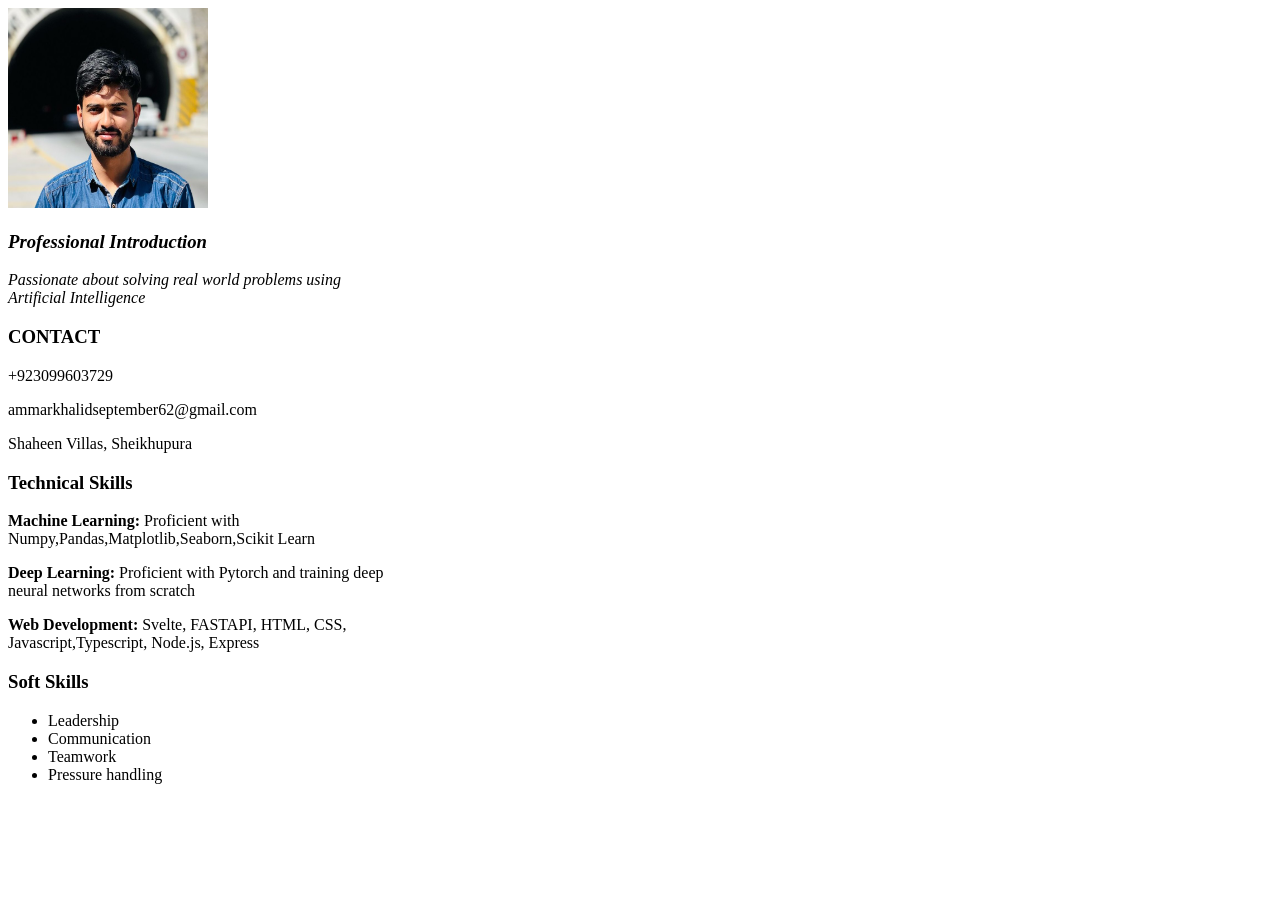
==== assignment-1/index.html @ ffb30346 "Made the Contact and Intro section" ====
<!DOCTYPE html>
<html lang="en">
<head>
    <meta charset="UTF-8">
    <meta name="viewport" content="width=device-width, initial-scale=1.0">
    <title>Ammar Khalid's Curriculum Vitae</title>
    <link rel="stylesheet" href="styles.css">
</head>
<body>
    <div class="cv">

    <aside class="contactandintro"> 
        <img src="./ammar.png" alt="Ammar Khalid" width="200" height="200"> 
        <h3><em>Professional Introduction</em></h3>
        <p><em>Passionate about solving real world problems using Artificial Intelligence </em></p>

    <h3>CONTACT</h3>
    <p> +923099603729</p>
    <p>ammarkhalidseptember62@gmail.com</p>
    <p>Shaheen Villas, Sheikhupura</p>
    
    <h3> Technical Skills</h3>
    <p><strong>Machine Learning:</strong> Proficient with Numpy,Pandas,Matplotlib,Seaborn,Scikit Learn</p>
    <p><b>Deep Learning:</b> Proficient with Pytorch and training deep neural networks from scratch</p>
    <p><strong>Web Development:</strong> Svelte, FASTAPI, HTML, CSS, Javascript,Typescript, Node.js, Express</p>

    <h3>Soft Skills</h3>
    <ul>
        <li>Leadership</li>
        <li>Communication</li>
        <li>Teamwork</li>
        <li>Pressure handling</li>
    </ul>





        </aside>
    </div>
</body>
</html>
---- assignment-1/styles.css ----
.cv {
    display: flex;
}

.contactandintro {
    width: 30%;
}

.main {
    width: 70%;
}
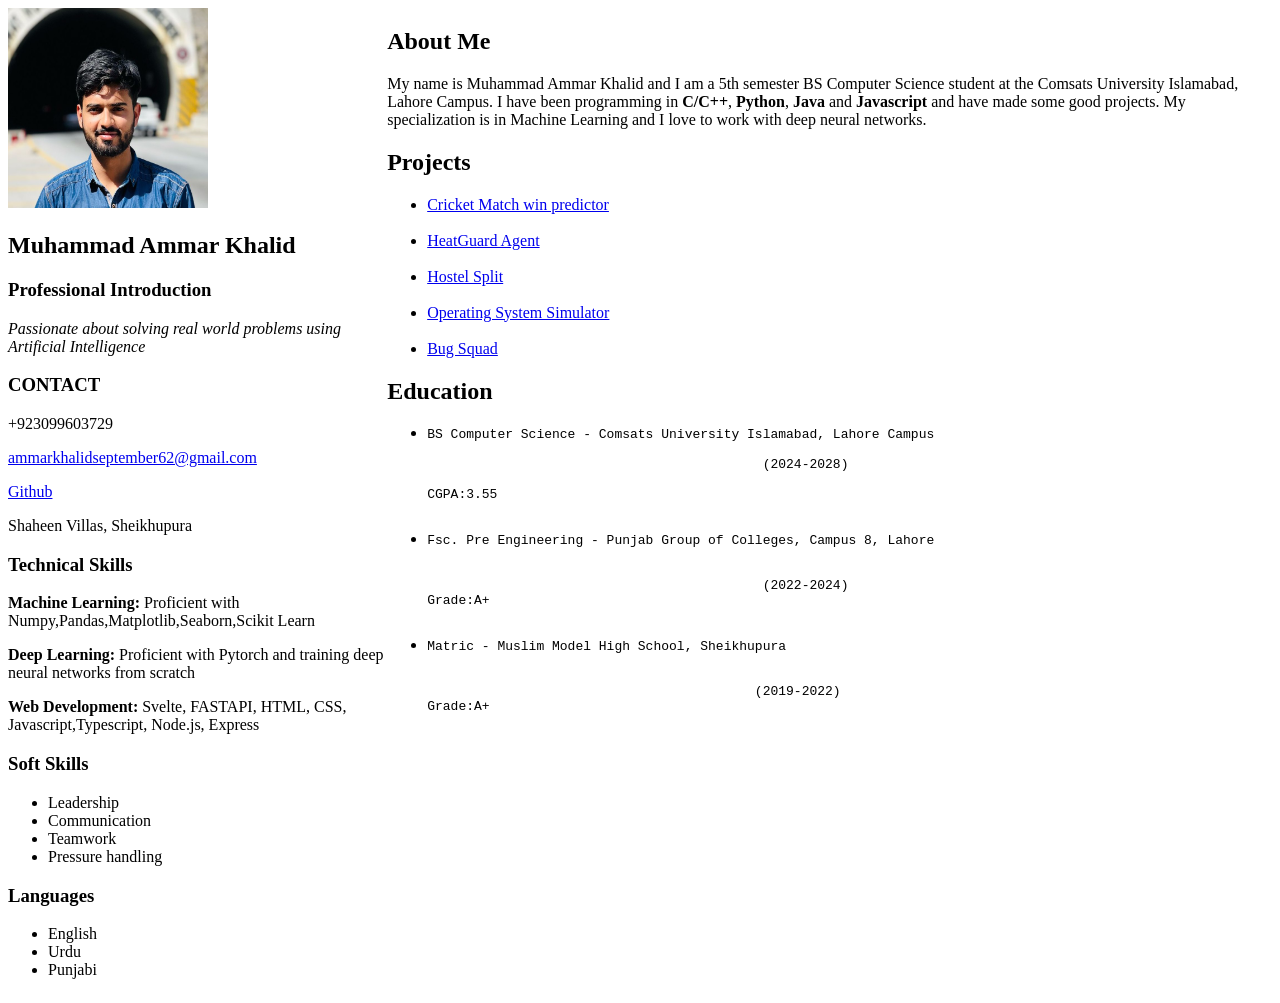
==== commit 5b7789f3: "HTML structure finalized (almost)" ====
--- a/assignment-1/index.html
+++ b/assignment-1/index.html
@@ -10,13 +10,15 @@
     <div class="cv">
 
     <aside class="contactandintro"> 
-        <img src="./ammar.png" alt="Ammar Khalid" width="200" height="200"> 
-        <h3><em>Professional Introduction</em></h3>
+        <img src="./ammar.png" alt="Ammar Khalid" width="200" height="200">
+        <h2>Muhammad Ammar Khalid</h2> 
+        <h3>Professional Introduction</h3>
         <p><em>Passionate about solving real world problems using Artificial Intelligence </em></p>
 
     <h3>CONTACT</h3>
     <p> +923099603729</p>
-    <p>ammarkhalidseptember62@gmail.com</p>
+    <p><a href="mailto:ammarkhalidseptember62@gmail.com" target="_blank"> ammarkhalidseptember62@gmail.com</a></p>
+    <p><a href="https://www.github.com/AMMARKHALID2004" target="_blank">Github</a></p>
     <p>Shaheen Villas, Sheikhupura</p>
     
     <h3> Technical Skills</h3>
@@ -30,13 +32,59 @@
         <li>Communication</li>
         <li>Teamwork</li>
         <li>Pressure handling</li>
+        </ul>
+    <h3>Languages</h3>
+    <ul>
+        <li>English</li>
+        <li>Urdu</li>
+        <li>Punjabi</li>
     </ul>
+    
+        </aside>
 
+    <aside class="main">
 
+        <h1>About Me</h1>
+        <p>My name is Muhammad Ammar Khalid and I am a 5th semester BS Computer Science student at the Comsats
+            University Islamabad, Lahore Campus. I have been programming in <b>C/C++</b>,<b> Python</b>, <b>Java</b> and <b>Javascript</b>
+            and have made some good projects. My specialization is in Machine Learning and I love to work with deep neural networks.
+        </p>
 
+        <h1>Projects</h1>
+        <ul>
+            <li><a href="https://github.com/AMMARKHALID2004/Cricket-Match-Win-Probability-Predictor" target="_blank">Cricket Match win predictor</a></li>
+            <br>
+            <li><a href="https://github.com/AMMARKHALID2004/HeatGuard-Agent" target="_blank">HeatGuard Agent</a></li>
+            <br>
+            <li><a href="https://github.com/AMMARKHALID2004/HostelSplit" target="_blank">Hostel Split</a></li>
+            <br>
+            <li><a href="https://github.com/FatehAli02/os-core-simulation " target="_blank">Operating System Simulator</a></li>
+            <br>
+            <li><a href="https://github.com/FatehAli02/bug-squad" target="_blank">Bug Squad</a></li>
+        </ul>
 
+        <h1>Education</h1>
 
-        </aside>
+        <ul>
+            <li><pre>BS Computer Science - Comsats University Islamabad, Lahore Campus <br>
+                                           (2024-2028) <br>
+CGPA:3.55
+            </pre></li>
+            <li>
+                <pre>Fsc. Pre Engineering - Punjab Group of Colleges, Campus 8, Lahore
+                    <br>
+                                           (2022-2024)
+Grade:A+
+                </pre>
+            </li>
+            <li><pre>Matric - Muslim Model High School, Sheikhupura
+                <br>
+                                          (2019-2022)
+Grade:A+
+            </pre></li>
+        </ul>
+
+    </aside>
     </div>
 </body>
 </html>
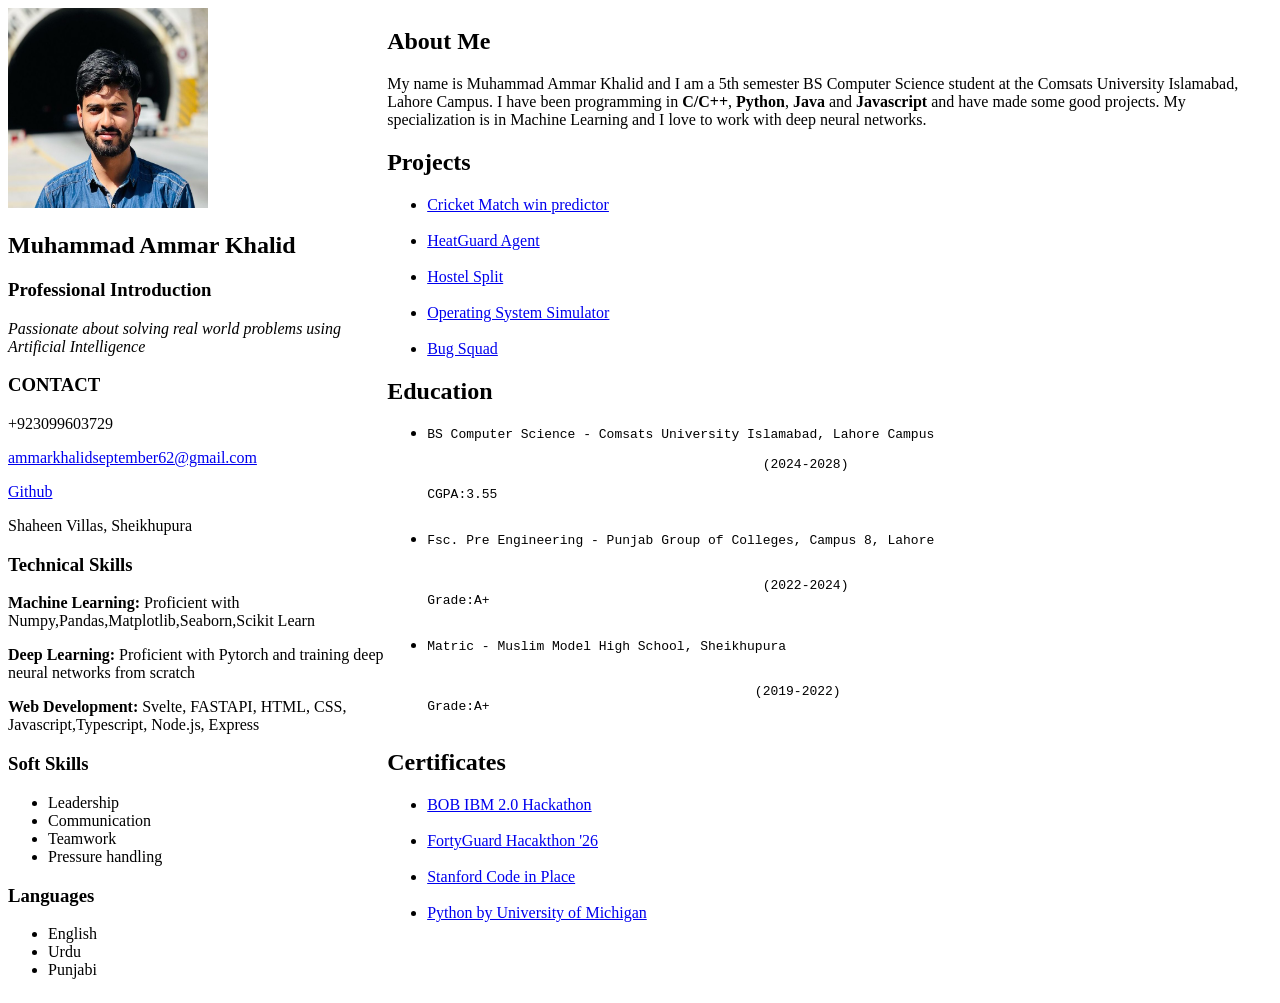
==== commit bbef9b44: "HTML structure completed" ====
--- a/assignment-1/index.html
+++ b/assignment-1/index.html
@@ -84,6 +84,18 @@
             </pre></li>
         </ul>
 
+        <h1>Certificates</h1>
+        <ul>
+            <li><a href="https://lablab.ai/u/@muhammad_ammar_khalid604/ai-hackathons/ibm-bob-2-hackathon/certificate?_gl=1*142hj1x*_up*MQ..*_ga*ODU2NjI4MzM1LjE3OTA2ODUxODE.*_ga_
+                0DKXC1L0Y7*czE3OTA2ODUxODEkbzEkZzAkdDE3OTA2ODUxODEkajYwJGwwJGgyMDQ0OTk2Mjcy" target="_blank">BOB IBM 2.0 Hackathon</a></li>
+                <br>
+            <li><a href="https://placid-fra.fra1.digitaloceanspaces.com/production/rest-images/qldi7dxycbhpk/rest-51e4b6e1bd0c2c3aa84135fefdbf35ab-xgjl2kco.jpg" target="_blank">FortyGuard Hacakthon '26</a></li>
+            <br>
+            <li><a href="https://digitalcredential.stanford.edu/check/361E6FFEA08EDDE6FDE25BF56EF0ECD1E3B008F065230DD14AACCC6047771456ZVpaMmNic0t3QUZHcmFLREI3anJRNmtqUzM3QmRTaVUyeXhmYmt6YjM1TVUwbnpj" target="_blank"> Stanford Code in Place</a></li>
+            <br>
+            <li><a href="https://coursera.org/share/971a3f9b453b2b28cdec89e21dfc8284" target="_blank">Python by University of Michigan</a></li>
+        </ul>
+
     </aside>
     </div>
 </body>
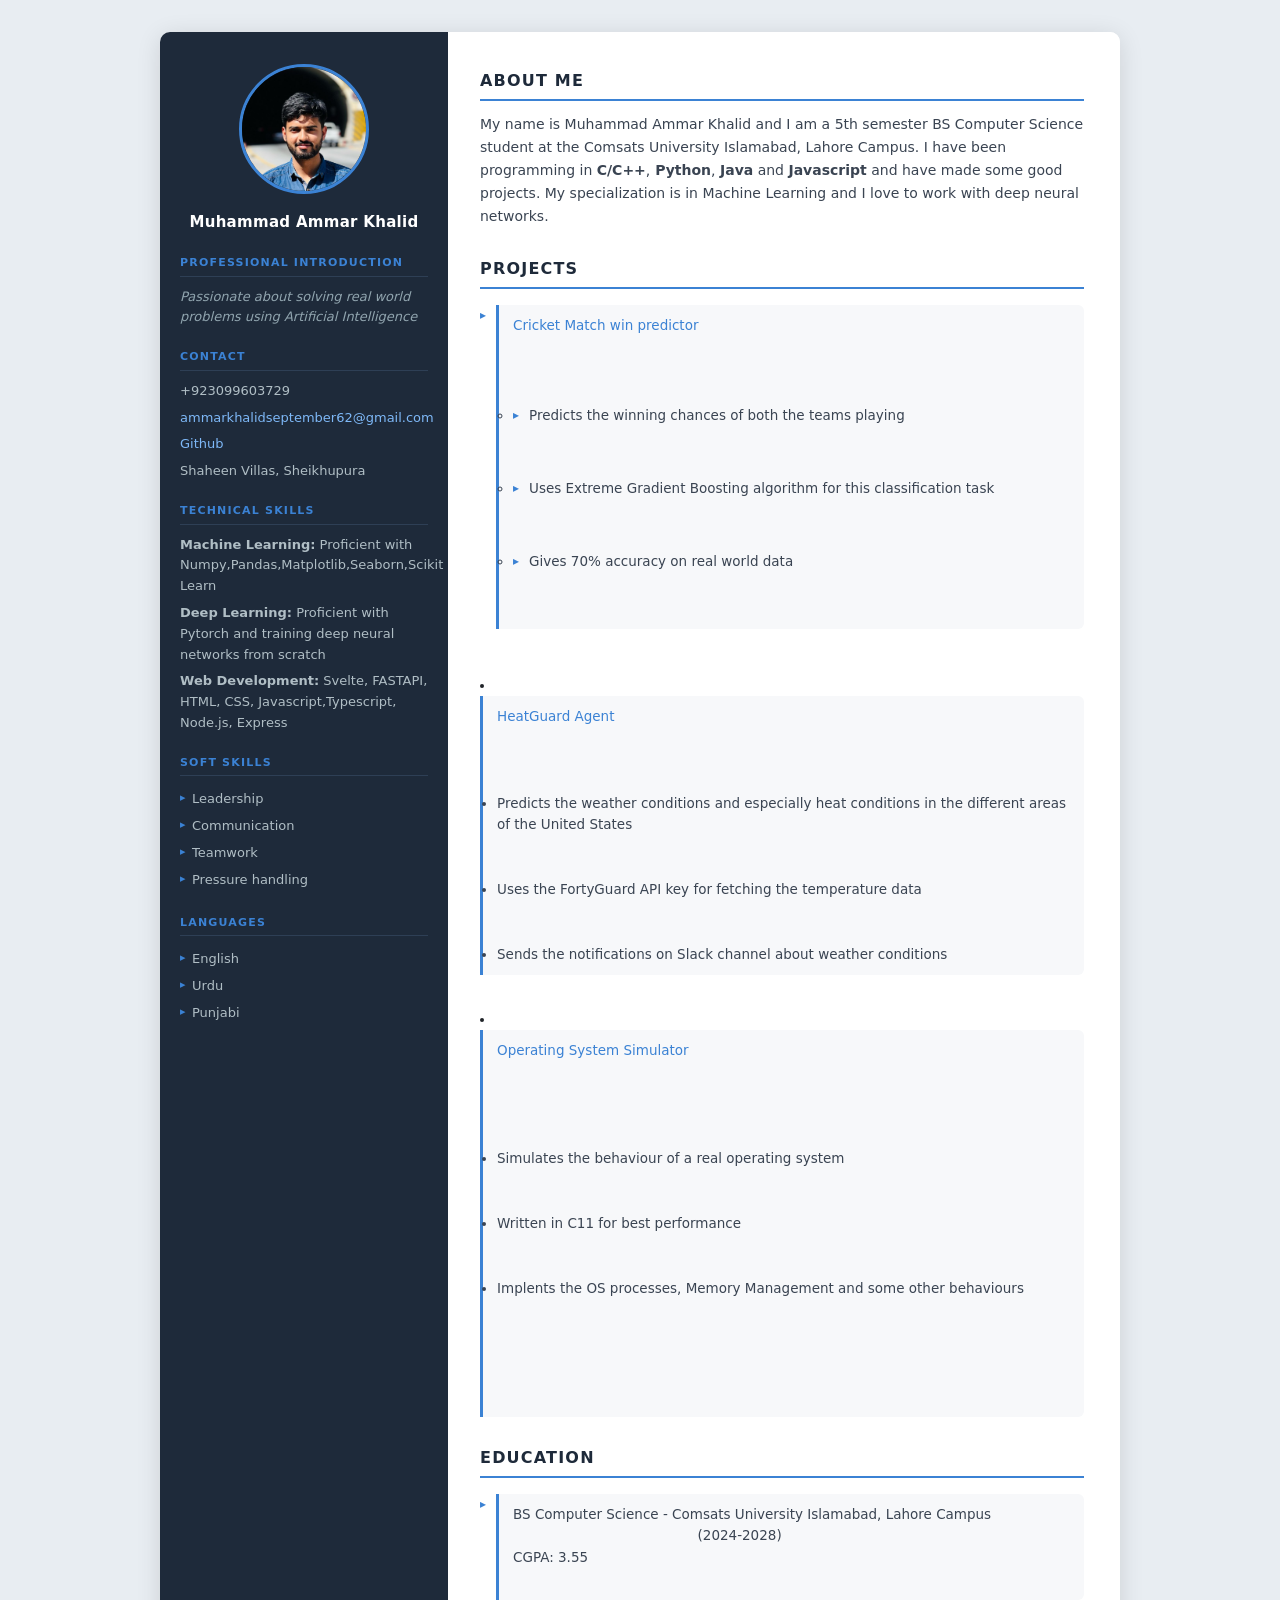
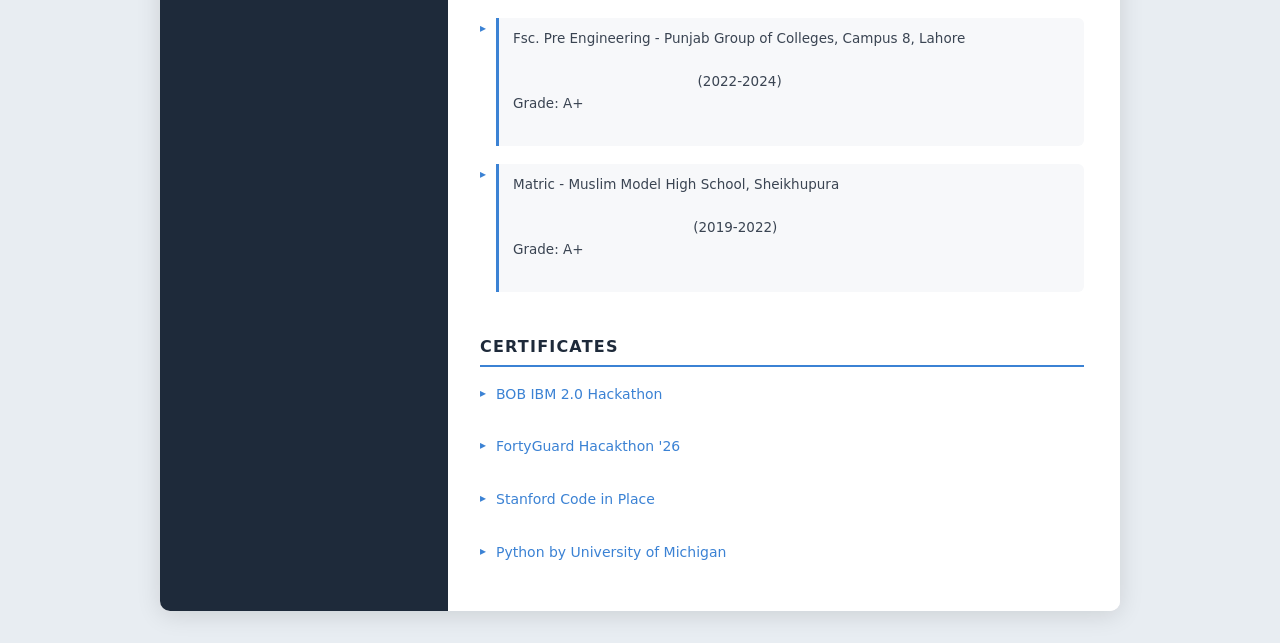
==== commit 6957a3c8: "Added CSS" ====
--- a/assignment-1/index.html
+++ b/assignment-1/index.html
@@ -52,15 +52,32 @@
 
         <h1>Projects</h1>
         <ul>
-            <li><a href="https://github.com/AMMARKHALID2004/Cricket-Match-Win-Probability-Predictor" target="_blank">Cricket Match win predictor</a></li>
+            <li><pre><a href="https://github.com/AMMARKHALID2004/Cricket-Match-Win-Probability-Predictor" target="_blank">Cricket Match win predictor</a>
+                <ul>
+                <li>Predicts the winning chances of both the teams playing </li>
+                <li>Uses Extreme Gradient Boosting algorithm for this classification task</li>
+                <li>Gives 70% accuracy on real world data</li>
+        </pre>
+            </ul>
+        
             <br>
-            <li><a href="https://github.com/AMMARKHALID2004/HeatGuard-Agent" target="_blank">HeatGuard Agent</a></li>
+            <li><pre><a href="https://github.com/AMMARKHALID2004/HeatGuard-Agent" target="_blank">HeatGuard Agent</a>
+                <ul>
+                <li>Predicts the weather conditions and especially heat conditions in the different areas of the United States</li>
+                <li>Uses the FortyGuard API key for fetching the temperature data</li>
+                <li>Sends the notifications on Slack channel about weather conditions</li></pre></ul>
+            
+                </li>
             <br>
-            <li><a href="https://github.com/AMMARKHALID2004/HostelSplit" target="_blank">Hostel Split</a></li>
-            <br>
-            <li><a href="https://github.com/FatehAli02/os-core-simulation " target="_blank">Operating System Simulator</a></li>
-            <br>
-            <li><a href="https://github.com/FatehAli02/bug-squad" target="_blank">Bug Squad</a></li>
+            <li><pre><a href="https://github.com/FatehAli02/os-core-simulation " target="_blank">Operating System Simulator</a>
+            <ul>
+
+                <li>Simulates the behaviour of a real operating system</li>
+                <li>Written in C11 for best performance</li>
+                <li>Implents the OS processes, Memory Management and some other behaviours</li>
+            </ul>
+            
+            </li>
         </ul>
 
         <h1>Education</h1>
@@ -68,19 +85,19 @@
         <ul>
             <li><pre>BS Computer Science - Comsats University Islamabad, Lahore Campus <br>
                                            (2024-2028) <br>
-CGPA:3.55
+CGPA: 3.55
             </pre></li>
             <li>
                 <pre>Fsc. Pre Engineering - Punjab Group of Colleges, Campus 8, Lahore
                     <br>
                                            (2022-2024)
-Grade:A+
+Grade: A+
                 </pre>
             </li>
             <li><pre>Matric - Muslim Model High School, Sheikhupura
                 <br>
                                           (2019-2022)
-Grade:A+
+Grade: A+
             </pre></li>
         </ul>
 
--- a/assignment-1/styles.css
+++ b/assignment-1/styles.css
@@ -1,11 +1,192 @@
+
+*, *::before, *::after {
+    box-sizing: border-box;
+    margin: 0;
+    padding: 0;
+}
+
+body {
+    font-family: 'Segoe UI', system-ui, sans-serif;
+    font-size: 14px;
+    line-height: 1.6;
+    background-color: #e8edf2;
+    color: #1f2328;
+    min-height: 100vh;
+    display: flex;
+    justify-content: center;
+    align-items: flex-start;
+    padding: 32px 16px;
+}
+
+
 .cv {
     display: flex;
+    width: 100%;
+    max-width: 960px;
+    background-color: #ffffff;
+    border-radius: 10px;
+    overflow: hidden;
+    box-shadow: 0 4px 24px rgba(0, 0, 0, 0.12);
 }
 
 .contactandintro {
     width: 30%;
+    background-color: #1e2a3a;
+    color: #d4dde8;
+    padding: 32px 20px;
+    flex-shrink: 0;
 }
 
+.contactandintro img {
+    display: block;
+    margin: 0 auto 16px;
+    width: 130px;
+    height: 130px;
+    object-fit: cover;
+    border-radius: 50%;
+    border: 3px solid #3b82d4;
+}
+
+.contactandintro h2 {
+    font-size: 15px;
+    font-weight: 700;
+    color: #ffffff;
+    text-align: center;
+    margin-bottom: 18px;
+    letter-spacing: 0.3px;
+}
+
+
+.contactandintro h3 {
+    font-size: 11px;
+    font-weight: 700;
+    text-transform: uppercase;
+    letter-spacing: 1.2px;
+    color: #3b82d4;
+    border-bottom: 1px solid #2e3f55;
+    padding-bottom: 4px;
+    margin: 20px 0 10px;
+}
+
+.contactandintro p {
+    font-size: 13px;
+    color: #b0bec5;
+    margin-bottom: 6px;
+}
+
+.contactandintro p em {
+    font-style: italic;
+    color: #90a4ae;
+}
+
+.contactandintro a {
+    color: #7eb8f7;
+    text-decoration: none;
+}
+
+.contactandintro a:hover {
+    color: #ffffff;
+    text-decoration: underline;
+}
+
+.contactandintro ul {
+    list-style: none;
+    padding: 0;
+}
+
+.contactandintro ul li {
+    font-size: 13px;
+    color: #b0bec5;
+    padding: 3px 0;
+    padding-left: 12px;
+    position: relative;
+}
+
+.contactandintro ul li::before {
+    content: '▸';
+    position: absolute;
+    left: 0;
+    color: #3b82d4;
+    font-size: 11px;
+}
+
+/* ── Right Main Content ───────────────────────────────────────── */
 .main {
     width: 70%;
-}+    padding: 36px 36px 36px 32px;
+    background-color: #ffffff;
+}
+
+.main h1 {
+    font-size: 16px;
+    font-weight: 700;
+    text-transform: uppercase;
+    letter-spacing: 1.2px;
+    color: #1e2a3a;
+    border-bottom: 2px solid #3b82d4;
+    padding-bottom: 5px;
+    margin-top: 28px;
+    margin-bottom: 12px;
+}
+
+.main h1:first-child {
+    margin-top: 0;
+}
+
+.main p {
+    font-size: 14px;
+    color: #3a4452;
+    margin-bottom: 8px;
+    line-height: 1.65;
+}
+
+
+.main > ul {
+    list-style: none;
+    padding: 0;
+    margin-bottom: 8px;
+}
+
+.main > ul li {
+    padding: 4px 0 4px 16px;
+    position: relative;
+    color: #3a4452;
+}
+
+.main > ul li::before {
+    content: '▸';
+    position: absolute;
+    left: 0;
+    color: #3b82d4;
+    font-size: 12px;
+    top: 5px;
+}
+
+.main > ul li br {
+    display: none;
+}
+
+.main a {
+    color: #3b82d4;
+    text-decoration: none;
+    font-weight: 500;
+}
+
+.main a:hover {
+    text-decoration: underline;
+    color: #1d4ed8;
+}
+
+
+.main pre {
+    font-family: 'Segoe UI', system-ui, sans-serif;
+    font-size: 13.5px;
+    color: #3a4452;
+    white-space: pre-wrap;
+    line-height: 1.6;
+    background-color: #f7f8fa;
+    border-left: 3px solid #3b82d4;
+    padding: 10px 14px;
+    border-radius: 0 6px 6px 0;
+    margin-bottom: 10px;
+}
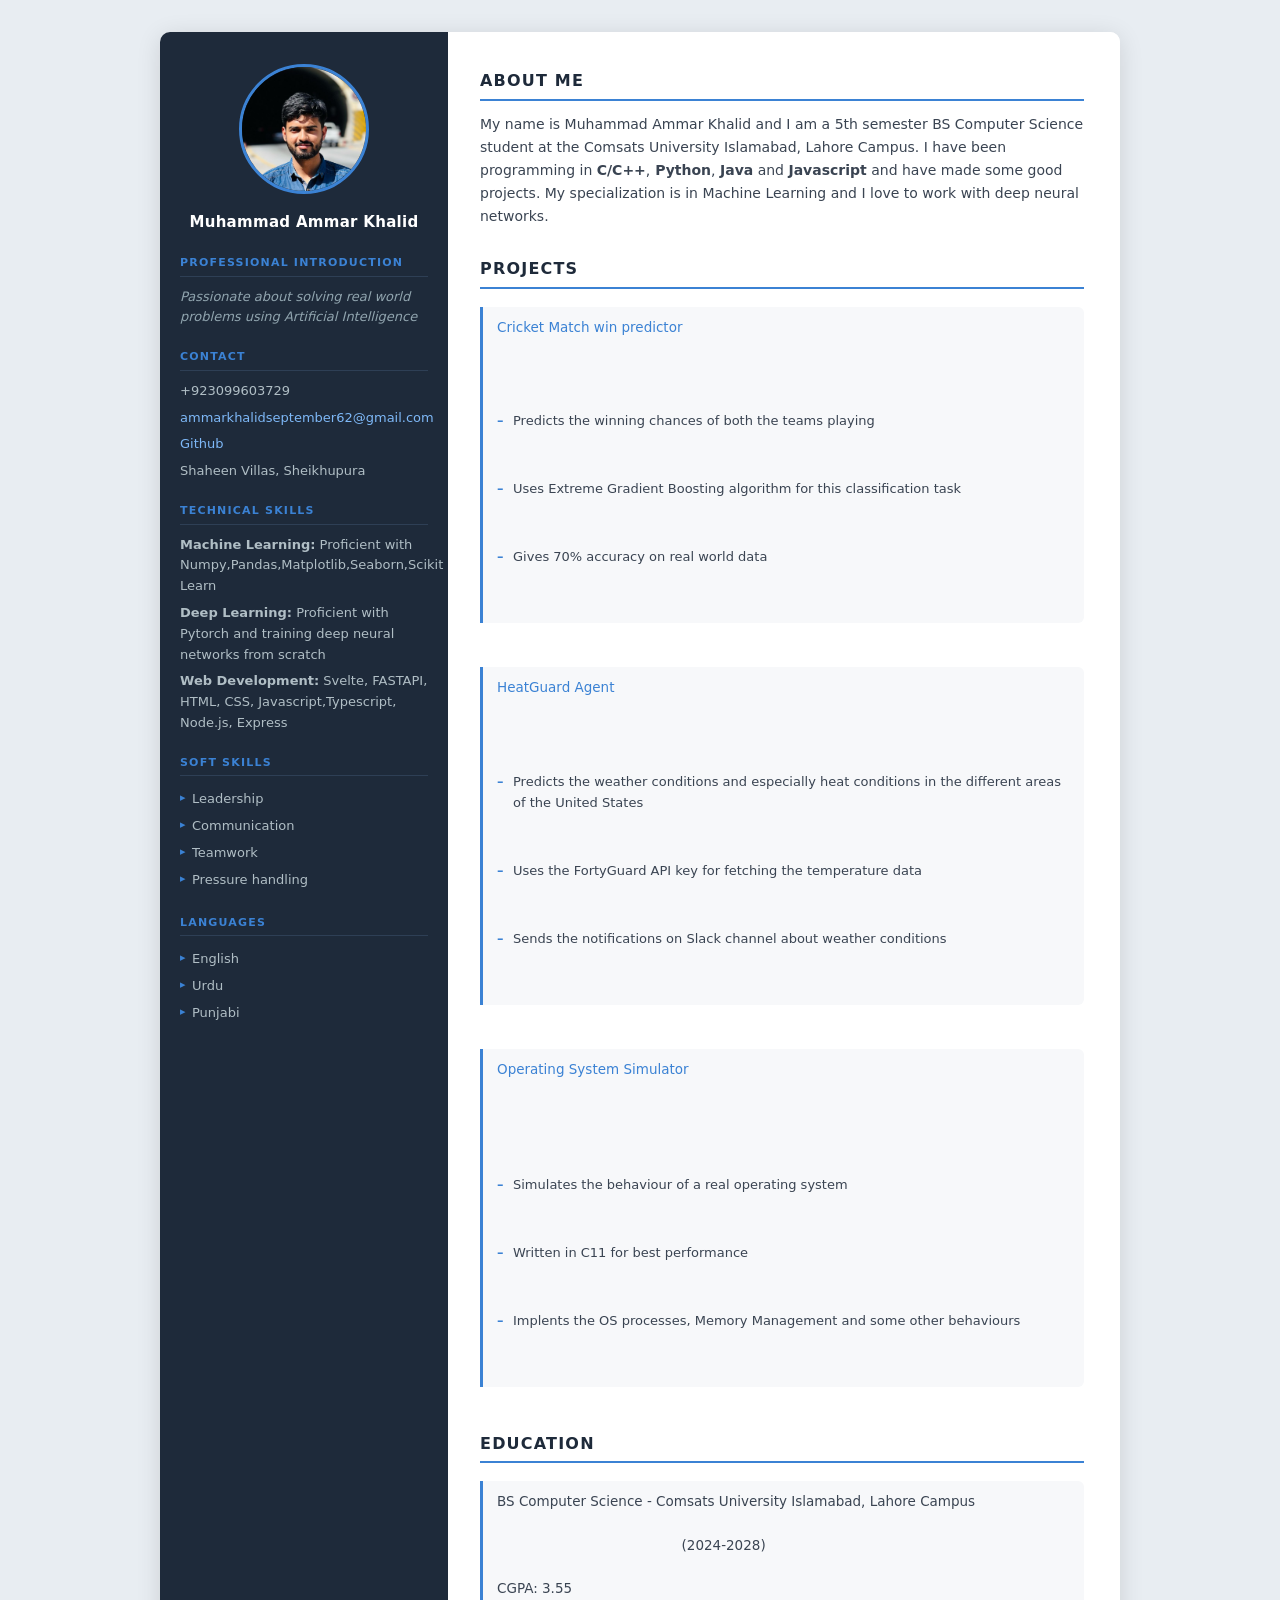
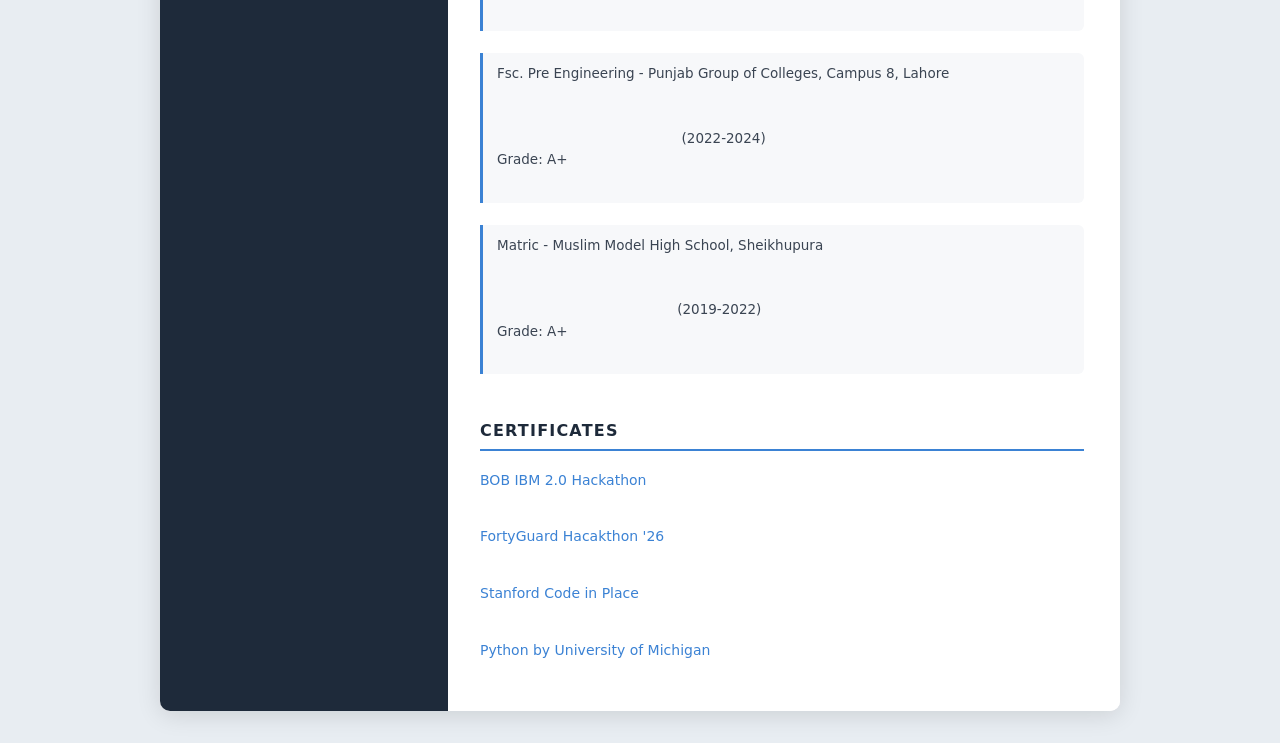
==== commit 5d86166e: "Fixes those tags that remained unclosed" ====
--- a/assignment-1/index.html
+++ b/assignment-1/index.html
@@ -57,17 +57,17 @@
                 <li>Predicts the winning chances of both the teams playing </li>
                 <li>Uses Extreme Gradient Boosting algorithm for this classification task</li>
                 <li>Gives 70% accuracy on real world data</li>
-        </pre>
-            </ul>
+                </ul></pre>
+            </li>
         
             <br>
             <li><pre><a href="https://github.com/AMMARKHALID2004/HeatGuard-Agent" target="_blank">HeatGuard Agent</a>
                 <ul>
                 <li>Predicts the weather conditions and especially heat conditions in the different areas of the United States</li>
                 <li>Uses the FortyGuard API key for fetching the temperature data</li>
-                <li>Sends the notifications on Slack channel about weather conditions</li></pre></ul>
-            
-                </li>
+                <li>Sends the notifications on Slack channel about weather conditions</li>
+                </ul></pre>
+            </li>
             <br>
             <li><pre><a href="https://github.com/FatehAli02/os-core-simulation " target="_blank">Operating System Simulator</a>
             <ul>
@@ -75,8 +75,7 @@
                 <li>Simulates the behaviour of a real operating system</li>
                 <li>Written in C11 for best performance</li>
                 <li>Implents the OS processes, Memory Management and some other behaviours</li>
-            </ul>
-            
+            </ul></pre>
             </li>
         </ul>
 
--- a/assignment-1/styles.css
+++ b/assignment-1/styles.css
@@ -110,7 +110,6 @@
     font-size: 11px;
 }
 
-/* ── Right Main Content ───────────────────────────────────────── */
 .main {
     width: 70%;
     padding: 36px 36px 36px 32px;
@@ -141,29 +140,49 @@
 }
 
 
+
 .main > ul {
     list-style: none;
     padding: 0;
     margin-bottom: 8px;
 }
 
-.main > ul li {
-    padding: 4px 0 4px 16px;
+.main > ul > li {
+    padding: 6px 0 6px 0;
     position: relative;
     color: #3a4452;
 }
 
-.main > ul li::before {
-    content: '▸';
+
+.main > ul > li::before {
+    content: none;
+}
+
+.main > ul > li > br {
+    display: none;
+}
+
+/* Nested sub-bullet lists inside project pre blocks */
+.main pre ul {
+    list-style: none;
+    padding: 0;
+    margin-top: 6px;
+}
+
+.main pre ul li {
+    padding: 2px 0 2px 16px;
+    position: relative;
+    font-family: 'Segoe UI', system-ui, sans-serif;
+    font-size: 13px;
+    color: #3a4452;
+}
+
+.main pre ul li::before {
+    content: '–';
     position: absolute;
     left: 0;
     color: #3b82d4;
-    font-size: 12px;
-    top: 5px;
-}
-
-.main > ul li br {
-    display: none;
+    font-weight: 700;
 }
 
 .main a {
